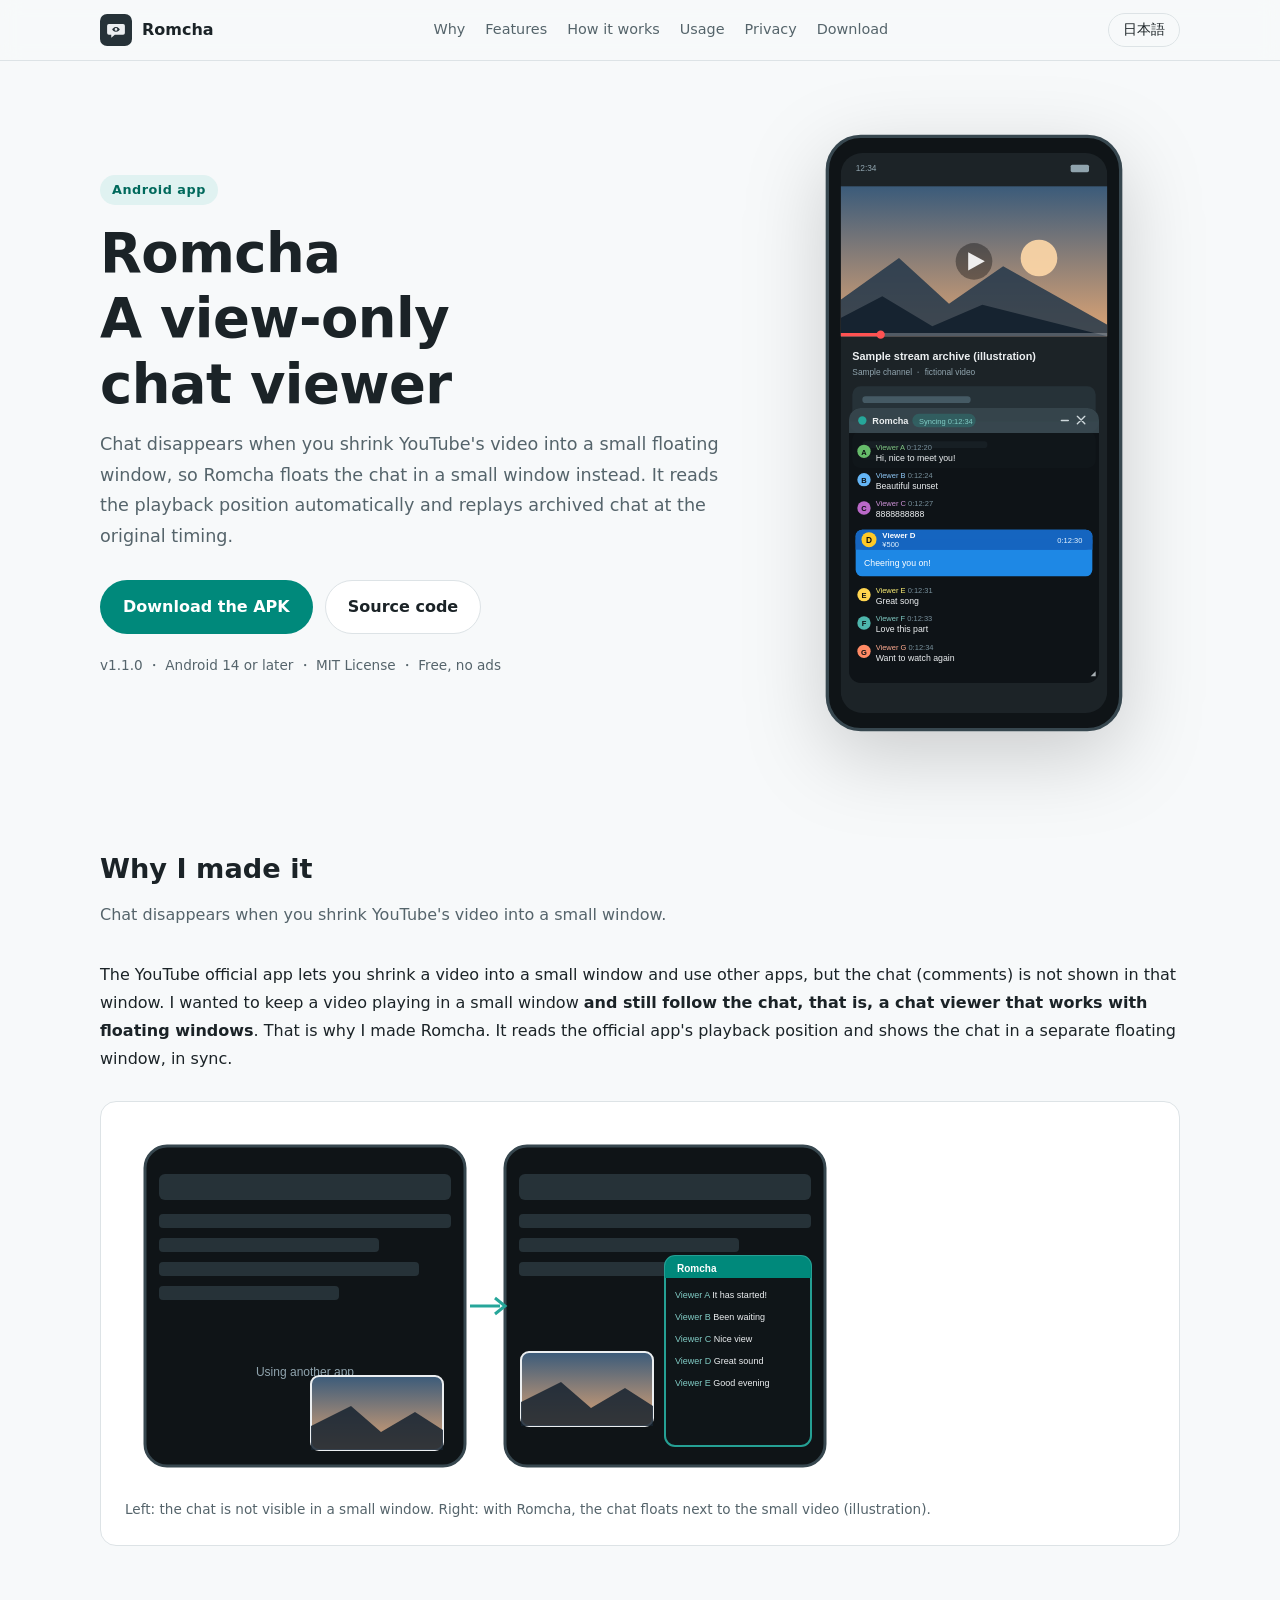
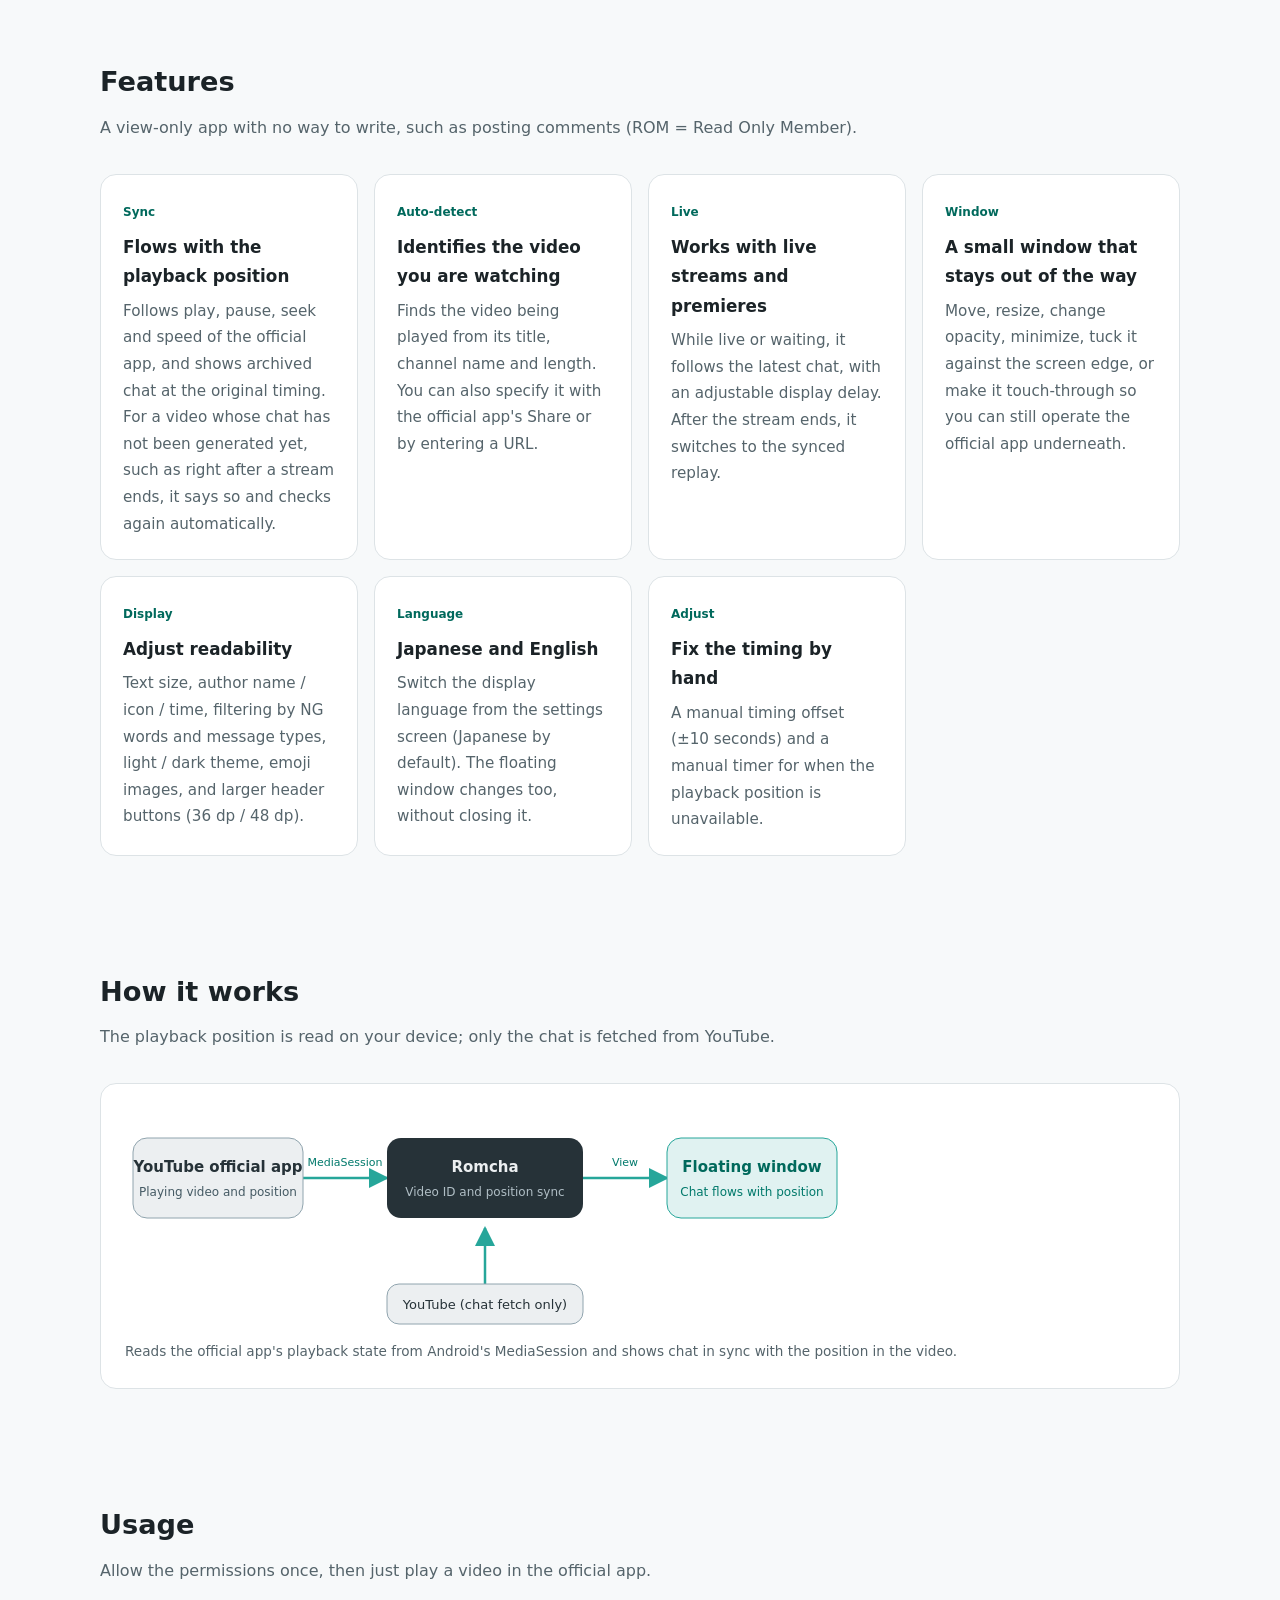
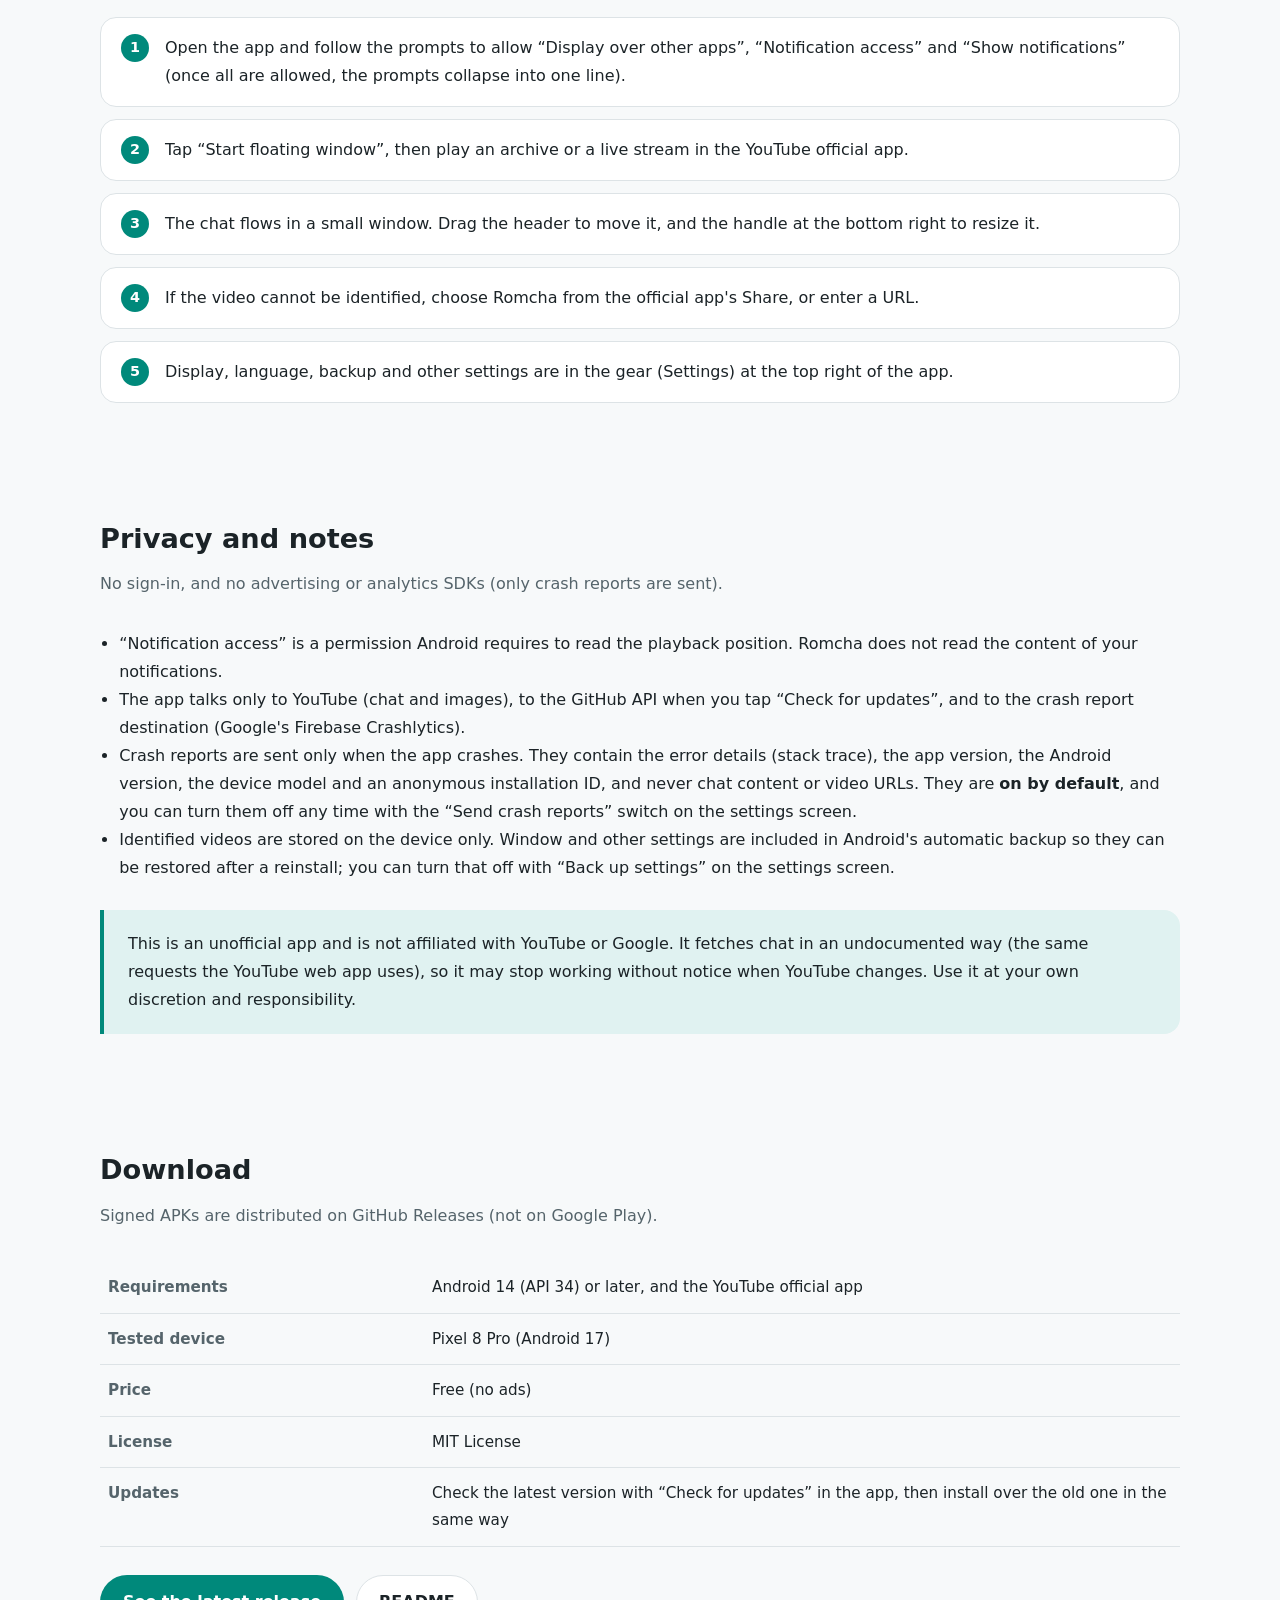
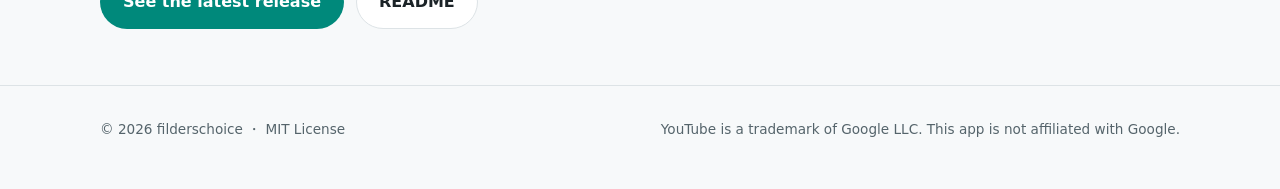
==== en/index.html @ 52d0c249 "feat: 設定画面の再編・日英対応・Dependabot 対応と v1.1.0 のリリース準備 (BL-101〜BL-114) (#21) * feat: ✨ 設定のメニュー構成を見直し、歯車と三点" ====
<!doctype html>
<!--
  Romcha の英語ページ（日本語ページ ../index.html の翻訳）。JavaScript を使わないため、言語の切り替えはヘッダーのリンクで行う。
  日本語ページを変えたら、このページも同じ内容に更新する（機能・版・動作環境・プライバシー）。
  外部フォント・外部スクリプトは読み込まない（閲覧者の情報を第三者へ送らないため）。
-->
<html lang="en">
<head>
  <meta charset="utf-8">
  <meta name="viewport" content="width=device-width, initial-scale=1">
  <title>Romcha — a view-only floating chat viewer</title>
  <meta name="description" content="An Android app that shows YouTube chat in a floating window, made because chat disappears when you shrink the official app's video into a small window.">
  <meta name="theme-color" content="#263238">
  <meta property="og:type" content="website">
  <meta property="og:url" content="https://filderschoice.github.io/romcha/en/index.html">
  <link rel="canonical" href="https://filderschoice.github.io/romcha/en/index.html">
  <link rel="alternate" hreflang="ja" href="https://filderschoice.github.io/romcha/">
  <link rel="alternate" hreflang="en" href="https://filderschoice.github.io/romcha/en/index.html">
  <link rel="alternate" hreflang="x-default" href="https://filderschoice.github.io/romcha/">
  <meta property="og:title" content="Romcha">
  <meta property="og:description" content="A view-only floating chat viewer that syncs with the YouTube official app (Android)">
  <link rel="icon" href="../assets/icon.svg" type="image/svg+xml">
  <link rel="stylesheet" href="../style.css">
</head>
<body>
  <header class="site-header">
    <div class="container">
      <a class="brand" href="#top">
        <img src="../assets/en/icon.svg" alt="" width="32" height="32">
        <span>Romcha</span>
      </a>
      <nav class="nav" aria-label="On this page">
        <a href="#why">Why</a>
        <a href="#features">Features</a>
        <a href="#how">How it works</a>
        <a href="#usage">Usage</a>
        <a href="#privacy">Privacy</a>
        <a href="#download">Download</a>
      </nav>
      <a class="lang-switch" href="../index.html" hreflang="ja" lang="ja">日本語</a>
    </div>
  </header>

  <main id="top">
    <!-- ================= Hero ================= -->
    <section class="hero">
      <div class="container">
        <div>
          <span class="eyebrow">Android app</span>
          <h1>Romcha<br>A view-only<br>chat viewer</h1>
          <p class="lead">
            Chat disappears when you shrink YouTube's video into a small floating window, so Romcha floats the chat in a small window instead.
            It reads the playback position automatically and replays archived chat at the original timing.
          </p>
          <div class="actions">
            <a class="button primary" href="https://github.com/filderschoice/romcha/releases/latest">Download the APK</a>
            <a class="button" href="https://github.com/filderschoice/romcha">Source code</a>
          </div>
          <p class="meta">v1.1.0 ・ Android 14 or later ・ MIT License ・ Free, no ads</p>
        </div>
        <div class="hero-visual">
          <img src="../assets/en/screen.svg" alt="An illustration of a semi-transparent chat window over a video app's playback screen, with chat scrolling in sync with the video position (the video, author names and chat are all fictional)" width="360" height="720">
        </div>
      </div>
    </section>

    <!-- ================= Why ================= -->
    <section id="why">
      <div class="container">
        <h2>Why I made it</h2>
        <p class="section-lead">Chat disappears when you shrink YouTube's video into a small window.</p>
        <p>
          The YouTube official app lets you shrink a video into a small window and use other apps, but the chat (comments) is not shown in that window.
          I wanted to keep a video playing in a small window <strong>and still follow the chat, that is, a chat viewer that works with floating windows</strong>.
          That is why I made Romcha. It reads the official app's playback position and shows the chat in a separate floating window, in sync.
        </p>
        <figure class="figure spaced">
          <img src="../assets/en/floating.svg" alt="Left: the YouTube official app's video in a small window shows only the video in a corner of another app, with no chat. Right: with Romcha, a chat window floats next to the small video window (an illustration, not a real screen; names and chat are fictional)" width="720" height="360">
          <figcaption>Left: the chat is not visible in a small window. Right: with Romcha, the chat floats next to the small video (illustration).</figcaption>
        </figure>
      </div>
    </section>

    <!-- ================= Features ================= -->
    <section id="features">
      <div class="container">
        <h2>Features</h2>
        <p class="section-lead">A view-only app with no way to write, such as posting comments (ROM = Read Only Member).</p>
        <ul class="features">
          <li class="card">
            <span class="tag">Sync</span>
            <h3>Flows with the playback position</h3>
            <p>Follows play, pause, seek and speed of the official app, and shows archived chat at the original timing. For a video whose chat has not been generated yet, such as right after a stream ends, it says so and checks again automatically.</p>
          </li>
          <li class="card">
            <span class="tag">Auto-detect</span>
            <h3>Identifies the video you are watching</h3>
            <p>Finds the video being played from its title, channel name and length. You can also specify it with the official app's Share or by entering a URL.</p>
          </li>
          <li class="card">
            <span class="tag">Live</span>
            <h3>Works with live streams and premieres</h3>
            <p>While live or waiting, it follows the latest chat, with an adjustable display delay. After the stream ends, it switches to the synced replay.</p>
          </li>
          <li class="card">
            <span class="tag">Window</span>
            <h3>A small window that stays out of the way</h3>
            <p>Move, resize, change opacity, minimize, tuck it against the screen edge, or make it touch-through so you can still operate the official app underneath.</p>
          </li>
          <li class="card">
            <span class="tag">Display</span>
            <h3>Adjust readability</h3>
            <p>Text size, author name / icon / time, filtering by NG words and message types, light / dark theme, emoji images, and larger header buttons (36 dp / 48 dp).</p>
          </li>
          <li class="card">
            <span class="tag">Language</span>
            <h3>Japanese and English</h3>
            <p>Switch the display language from the settings screen (Japanese by default). The floating window changes too, without closing it.</p>
          </li>
          <li class="card">
            <span class="tag">Adjust</span>
            <h3>Fix the timing by hand</h3>
            <p>A manual timing offset (±10 seconds) and a manual timer for when the playback position is unavailable.</p>
          </li>
        </ul>
      </div>
    </section>

    <!-- ================= How it works ================= -->
    <section id="how">
      <div class="container">
        <h2>How it works</h2>
        <p class="section-lead">The playback position is read on your device; only the chat is fetched from YouTube.</p>
        <figure class="figure">
          <img src="../assets/en/how-it-works.svg" alt="A diagram of the flow: Romcha reads the official app's playback position and shows the chat fetched from YouTube in a floating window in sync with that position" width="720" height="220">
          <figcaption>
            Reads the official app's playback state from Android's MediaSession and shows chat in sync with the position in the video.
          </figcaption>
        </figure>
      </div>
    </section>

    <!-- ================= Usage ================= -->
    <section id="usage">
      <div class="container">
        <h2>Usage</h2>
        <p class="section-lead">Allow the permissions once, then just play a video in the official app.</p>
        <ol class="steps">
          <li>Open the app and follow the prompts to allow “Display over other apps”, “Notification access” and “Show notifications” (once all are allowed, the prompts collapse into one line).</li>
          <li>Tap “Start floating window”, then play an archive or a live stream in the YouTube official app.</li>
          <li>The chat flows in a small window. Drag the header to move it, and the handle at the bottom right to resize it.</li>
          <li>If the video cannot be identified, choose Romcha from the official app's Share, or enter a URL.</li>
          <li>Display, language, backup and other settings are in the gear (Settings) at the top right of the app.</li>
        </ol>
      </div>
    </section>

    <!-- ================= Privacy ================= -->
    <section id="privacy">
      <div class="container">
        <h2>Privacy and notes</h2>
        <p class="section-lead">No sign-in, and no advertising or analytics SDKs (only crash reports are sent).</p>
        <ul class="plain-list">
          <li>“Notification access” is a permission Android requires to read the playback position. Romcha does not read the content of your notifications.</li>
          <li>The app talks only to YouTube (chat and images), to the GitHub API when you tap “Check for updates”, and to the crash report destination (Google's Firebase Crashlytics).</li>
          <li>
            Crash reports are sent only when the app crashes. They contain the error details (stack trace), the app version, the Android version, the device model and an
            anonymous installation ID, and never chat content or video URLs. They are <strong>on by default</strong>, and you can turn them off any time with the
            “Send crash reports” switch on the settings screen.
          </li>
          <li>Identified videos are stored on the device only. Window and other settings are included in Android's automatic backup so they can be restored after a reinstall; you can turn that off with “Back up settings” on the settings screen.</li>
        </ul>
        <div class="notice spaced">
          <p>
            This is an unofficial app and is not affiliated with YouTube or Google. It fetches chat in an undocumented way
            (the same requests the YouTube web app uses), so it may stop working without notice when YouTube changes.
            Use it at your own discretion and responsibility.
          </p>
        </div>
      </div>
    </section>

    <!-- ================= Download ================= -->
    <section id="download">
      <div class="container">
        <h2>Download</h2>
        <p class="section-lead">Signed APKs are distributed on GitHub Releases (not on Google Play).</p>
        <table class="spec">
          <tbody>
            <tr><th scope="row">Requirements</th><td>Android 14 (API 34) or later, and the YouTube official app</td></tr>
            <tr><th scope="row">Tested device</th><td>Pixel 8 Pro (Android 17)</td></tr>
            <tr><th scope="row">Price</th><td>Free (no ads)</td></tr>
            <tr><th scope="row">License</th><td>MIT License</td></tr>
            <tr><th scope="row">Updates</th><td>Check the latest version with “Check for updates” in the app, then install over the old one in the same way</td></tr>
          </tbody>
        </table>
        <div class="actions spaced">
          <a class="button primary" href="https://github.com/filderschoice/romcha/releases/latest">See the latest release</a>
          <a class="button" href="https://github.com/filderschoice/romcha#readme">README</a>
        </div>
      </div>
    </section>
  </main>

  <footer class="site-footer">
    <div class="container">
      <span>© 2026 filderschoice ・ MIT License</span>
      <span>YouTube is a trademark of Google LLC. This app is not affiliated with Google.</span>
    </div>
  </footer>
</body>
</html>
---- style.css ----
/*
 * アプリ紹介ポートフォリオの共通スタイル（テンプレート）。
 * 他アプリへ流用するときは、原則として :root の「アプリごとに変える値」だけを差し替える。
 * 外部フォント・外部スクリプトは読み込まない（閲覧者の情報を第三者へ送らないため）。
 */

:root {
  /* ---- アプリごとに変える値 ---- */
  --accent: #00897b;
  --accent-strong: #00695c;
  --accent-soft: #e0f2f1;

  /* ---- 共通の値 ---- */
  --bg: #f7f9fa;
  --surface: #ffffff;
  --text: #1b2327;
  --muted: #55646b;
  --border: #dde3e6;
  --radius: 16px;
  --max: 1080px;
  --font: system-ui, -apple-system, "Segoe UI", "Hiragino Sans", "Noto Sans JP", "Yu Gothic UI", sans-serif;
  color-scheme: light dark;
}

@media (prefers-color-scheme: dark) {
  :root {
    --accent: #4db6ac;
    --accent-strong: #80cbc4;
    --accent-soft: #12302d;
    --bg: #0f1417;
    --surface: #171e22;
    --text: #e8eef0;
    --muted: #a2b1b7;
    --border: #2a353b;
  }
}

*,
*::before,
*::after {
  box-sizing: border-box;
}

html {
  scroll-behavior: smooth;
}

body {
  margin: 0;
  background: var(--bg);
  color: var(--text);
  font-family: var(--font);
  line-height: 1.75;
  -webkit-font-smoothing: antialiased;
}

img {
  max-width: 100%;
  height: auto;
  display: block;
}

a {
  color: var(--accent-strong);
}

.container {
  width: min(100% - 32px, var(--max));
  margin-inline: auto;
}

/* ---- ヘッダー ---- */
.site-header {
  position: sticky;
  top: 0;
  z-index: 10;
  background: color-mix(in srgb, var(--bg) 85%, transparent);
  backdrop-filter: blur(10px);
  border-bottom: 1px solid var(--border);
}

.site-header .container {
  display: flex;
  align-items: center;
  justify-content: space-between;
  gap: 16px;
  min-height: 60px;
}

.brand {
  display: flex;
  align-items: center;
  gap: 10px;
  font-weight: 700;
  color: var(--text);
  text-decoration: none;
}

.brand img {
  width: 32px;
  height: 32px;
}

.nav {
  display: flex;
  gap: 20px;
  font-size: 0.9rem;
}

.nav a {
  color: var(--muted);
  text-decoration: none;
}

.nav a:hover {
  color: var(--text);
}

/* 言語の切り替え（JavaScript を使わず、もう一方の言語のページへのリンクにする）。スマホ幅でもナビゲーションと違って隠さない */
.lang-switch {
  flex: none;
  font-size: 0.85rem;
  color: var(--text);
  text-decoration: none;
  white-space: nowrap;
  border: 1px solid var(--border);
  border-radius: 999px;
  padding: 4px 14px;
}

.lang-switch:hover {
  border-color: var(--accent);
  color: var(--accent-strong);
}

/* ---- ヒーロー ---- */
.hero {
  padding: 72px 0 56px;
}

.hero .container {
  display: grid;
  grid-template-columns: 1.2fr 0.8fr;
  align-items: center;
  gap: 48px;
}

.eyebrow {
  display: inline-block;
  padding: 4px 12px;
  border-radius: 999px;
  background: var(--accent-soft);
  color: var(--accent-strong);
  font-size: 0.8rem;
  font-weight: 700;
  letter-spacing: 0.04em;
}

.hero h1 {
  margin: 16px 0 12px;
  font-size: clamp(2.2rem, 5vw, 3.4rem);
  line-height: 1.2;
  letter-spacing: -0.01em;
}

.hero .lead {
  margin: 0 0 28px;
  color: var(--muted);
  font-size: 1.1rem;
}

.actions {
  display: flex;
  flex-wrap: wrap;
  gap: 12px;
}

.button {
  display: inline-flex;
  align-items: center;
  padding: 12px 22px;
  border-radius: 999px;
  border: 1px solid var(--border);
  background: var(--surface);
  color: var(--text);
  font-weight: 700;
  text-decoration: none;
}

.button.primary {
  border-color: transparent;
  background: var(--accent);
  color: #fff;
}

.button:hover {
  filter: brightness(1.05);
}

.meta {
  margin-top: 20px;
  color: var(--muted);
  font-size: 0.85rem;
}

.hero-visual img {
  width: min(100%, 300px);
  margin-inline: auto;
  filter: drop-shadow(0 24px 40px rgb(0 0 0 / 0.18));
}

/* ---- セクション共通 ---- */
section {
  padding: 56px 0;
}

section h2 {
  margin: 0 0 8px;
  font-size: 1.7rem;
}

.section-lead {
  margin: 0 0 32px;
  color: var(--muted);
}

/* ---- 機能のカード ---- */
.features {
  display: grid;
  grid-template-columns: repeat(auto-fit, minmax(240px, 1fr));
  gap: 16px;
  padding: 0;
  margin: 0;
  list-style: none;
}

.card {
  padding: 22px;
  border: 1px solid var(--border);
  border-radius: var(--radius);
  background: var(--surface);
}

.card h3 {
  margin: 0 0 6px;
  font-size: 1.05rem;
}

.card p {
  margin: 0;
  color: var(--muted);
  font-size: 0.95rem;
}

.card .tag {
  display: inline-block;
  margin-bottom: 10px;
  color: var(--accent-strong);
  font-size: 0.75rem;
  font-weight: 700;
}

/* ---- 図 ---- */
.figure {
  margin: 0;
  padding: 24px;
  border: 1px solid var(--border);
  border-radius: var(--radius);
  background: var(--surface);
}

.figure figcaption {
  margin-top: 12px;
  color: var(--muted);
  font-size: 0.85rem;
}

/* ---- 手順 ---- */
.steps {
  display: grid;
  gap: 12px;
  padding: 0;
  margin: 0;
  list-style: none;
  counter-reset: step;
}

.steps li {
  position: relative;
  padding: 16px 20px 16px 64px;
  border: 1px solid var(--border);
  border-radius: var(--radius);
  background: var(--surface);
  counter-increment: step;
}

.steps li::before {
  content: counter(step);
  position: absolute;
  left: 20px;
  top: 16px;
  display: grid;
  place-items: center;
  width: 28px;
  height: 28px;
  border-radius: 50%;
  background: var(--accent);
  color: #fff;
  font-weight: 700;
  font-size: 0.9rem;
}

/* ---- 注意書き ---- */
.notice {
  padding: 20px 24px;
  border-left: 4px solid var(--accent);
  border-radius: 0 var(--radius) var(--radius) 0;
  background: var(--accent-soft);
}

.notice p {
  margin: 0;
}

.plain-list {
  margin: 0;
  padding-left: 1.2em;
}

/* ---- 仕様の表 ---- */
.spec {
  width: 100%;
  border-collapse: collapse;
  font-size: 0.95rem;
}

.spec th,
.spec td {
  padding: 12px 8px;
  border-bottom: 1px solid var(--border);
  text-align: left;
  vertical-align: top;
}

.spec th {
  width: 30%;
  color: var(--muted);
  font-weight: 600;
}

/* ---- フッター ---- */
.site-footer {
  padding: 32px 0 48px;
  border-top: 1px solid var(--border);
  color: var(--muted);
  font-size: 0.85rem;
}

.site-footer .container {
  display: flex;
  flex-wrap: wrap;
  justify-content: space-between;
  gap: 12px;
}

/* ---- スマホ幅 ---- */
@media (max-width: 760px) {
  .nav {
    display: none;
  }

  .hero {
    padding-top: 40px;
  }

  .hero .container {
    grid-template-columns: 1fr;
    gap: 32px;
  }

  .spec th {
    width: 38%;
  }
}

/* ---- 余白の調整 ---- */
.spaced {
  margin-top: 28px;
}
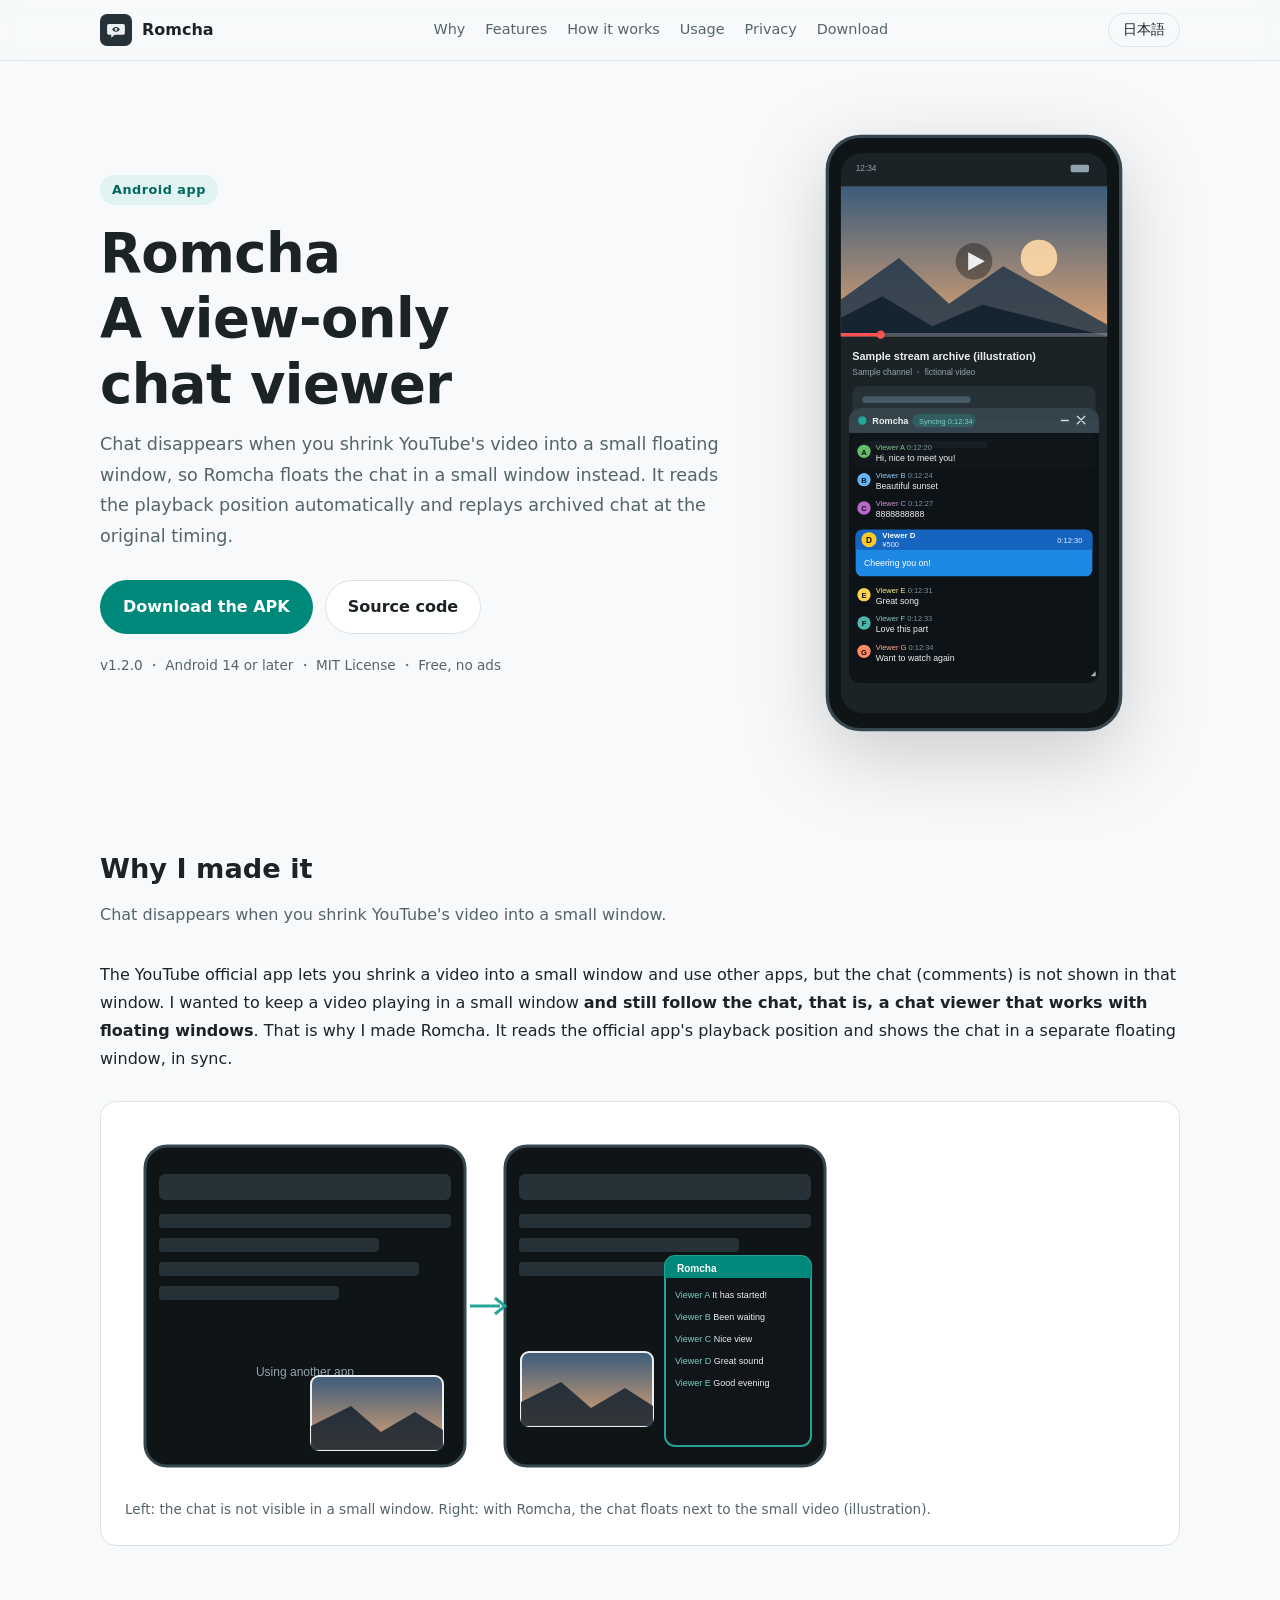
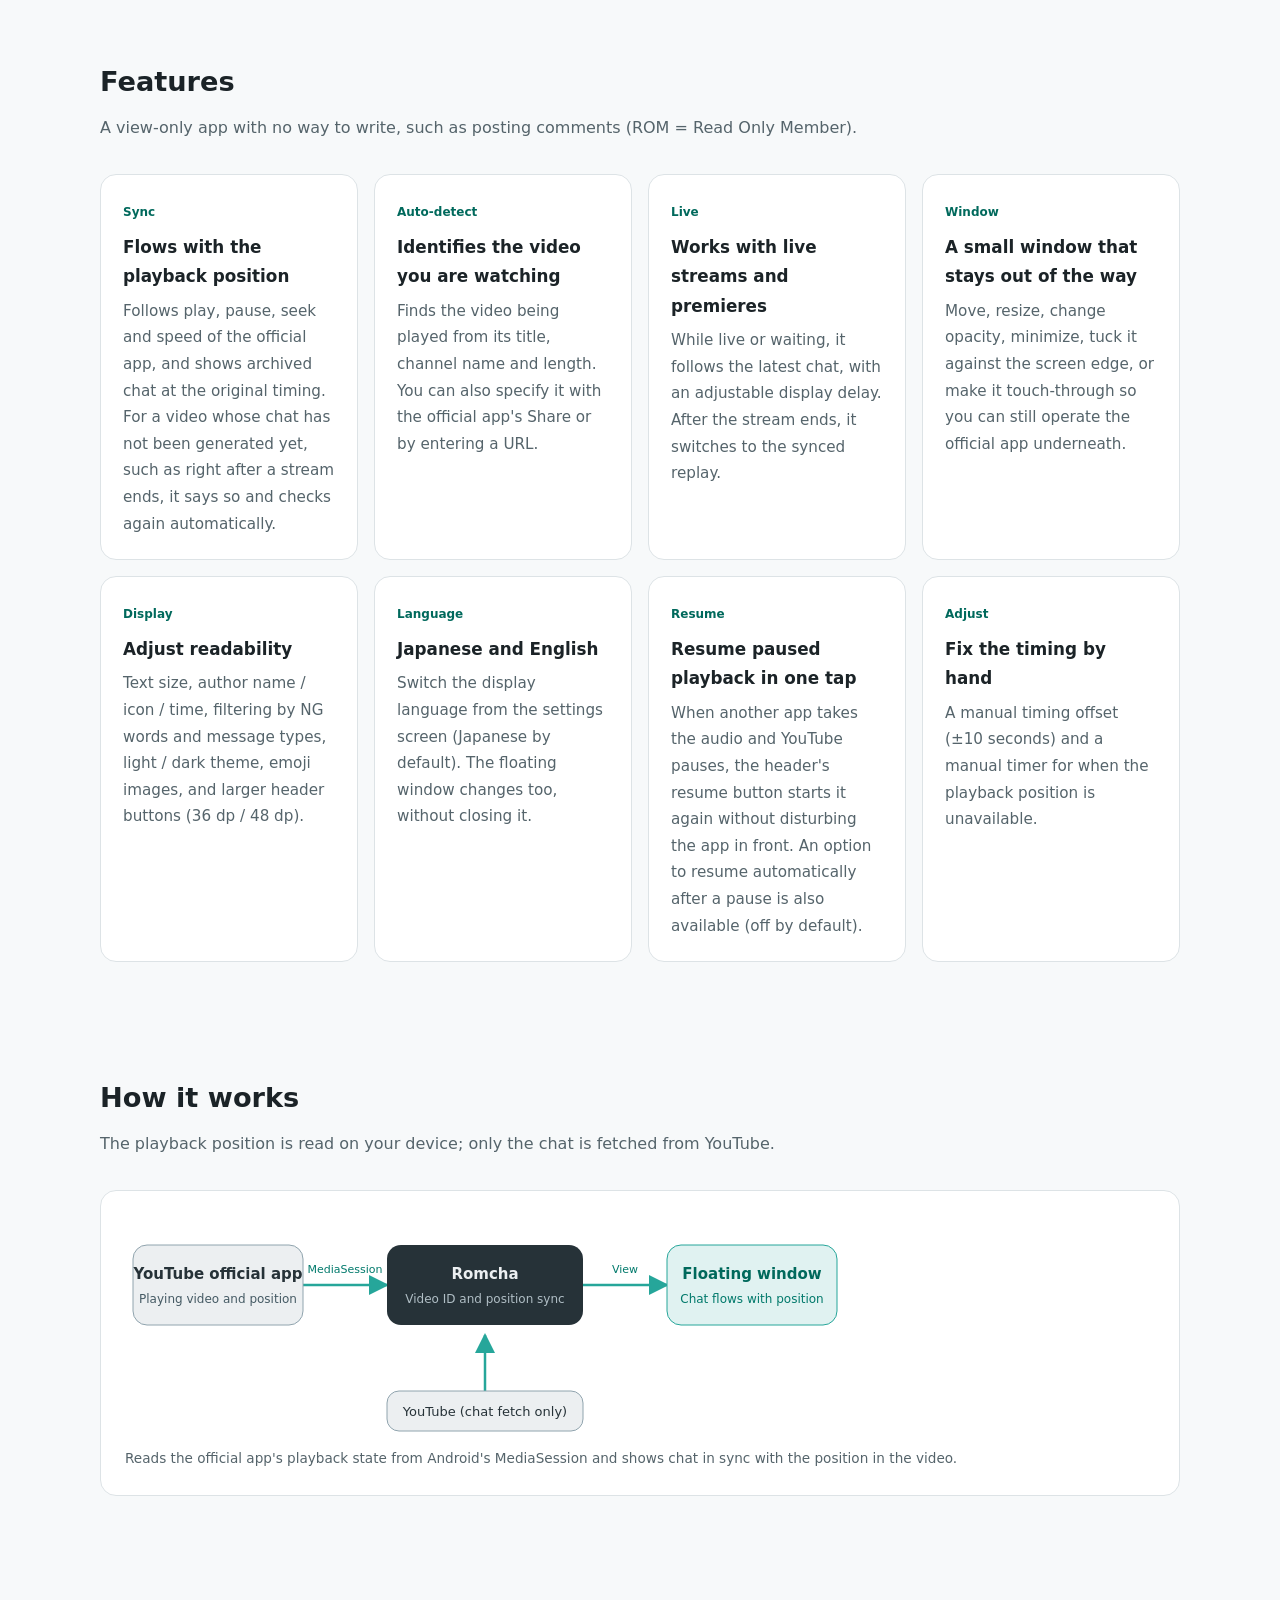
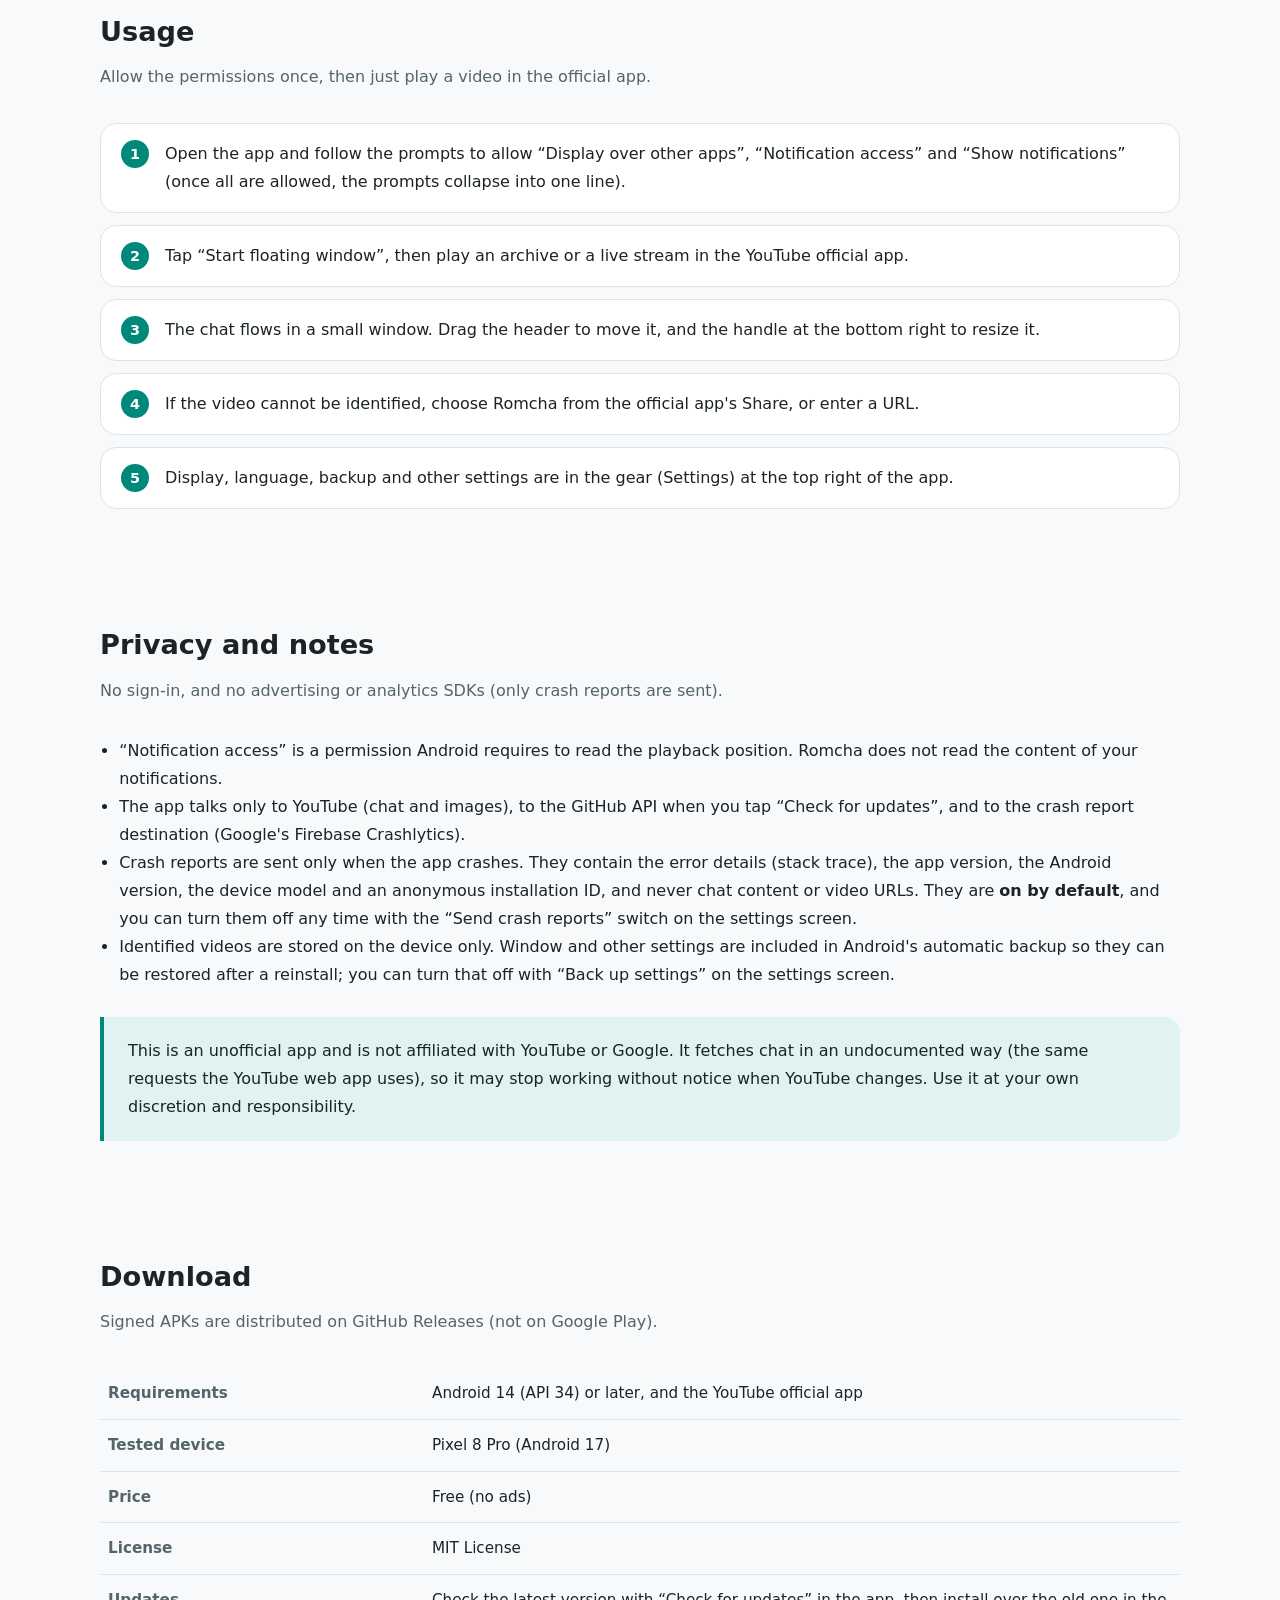
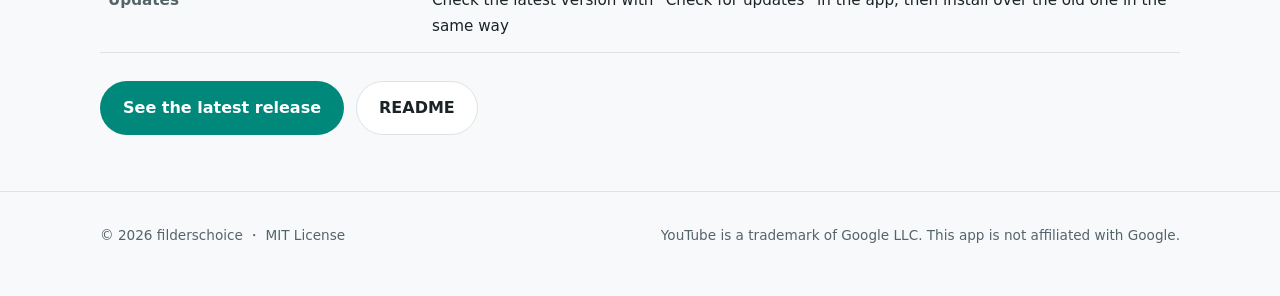
==== commit 0ba6dc81: "chore: v1.2.0 のリリース準備と再開機能の案内の反映 (#27) * chore: 🔖 v1.2.0 へ版を更新する (versionCode 10200)  * docs: 📝 v1.2" ====
--- a/en/index.html
+++ b/en/index.html
@@ -56,7 +56,7 @@
             <a class="button primary" href="https://github.com/filderschoice/romcha/releases/latest">Download the APK</a>
             <a class="button" href="https://github.com/filderschoice/romcha">Source code</a>
           </div>
-          <p class="meta">v1.1.0 ・ Android 14 or later ・ MIT License ・ Free, no ads</p>
+          <p class="meta">v1.2.0 ・ Android 14 or later ・ MIT License ・ Free, no ads</p>
         </div>
         <div class="hero-visual">
           <img src="../assets/en/screen.svg" alt="An illustration of a semi-transparent chat window over a video app's playback screen, with chat scrolling in sync with the video position (the video, author names and chat are all fictional)" width="360" height="720">
@@ -116,6 +116,11 @@
             <span class="tag">Language</span>
             <h3>Japanese and English</h3>
             <p>Switch the display language from the settings screen (Japanese by default). The floating window changes too, without closing it.</p>
+          </li>
+          <li class="card">
+            <span class="tag">Resume</span>
+            <h3>Resume paused playback in one tap</h3>
+            <p>When another app takes the audio and YouTube pauses, the header's resume button starts it again without disturbing the app in front. An option to resume automatically after a pause is also available (off by default).</p>
           </li>
           <li class="card">
             <span class="tag">Adjust</span>
